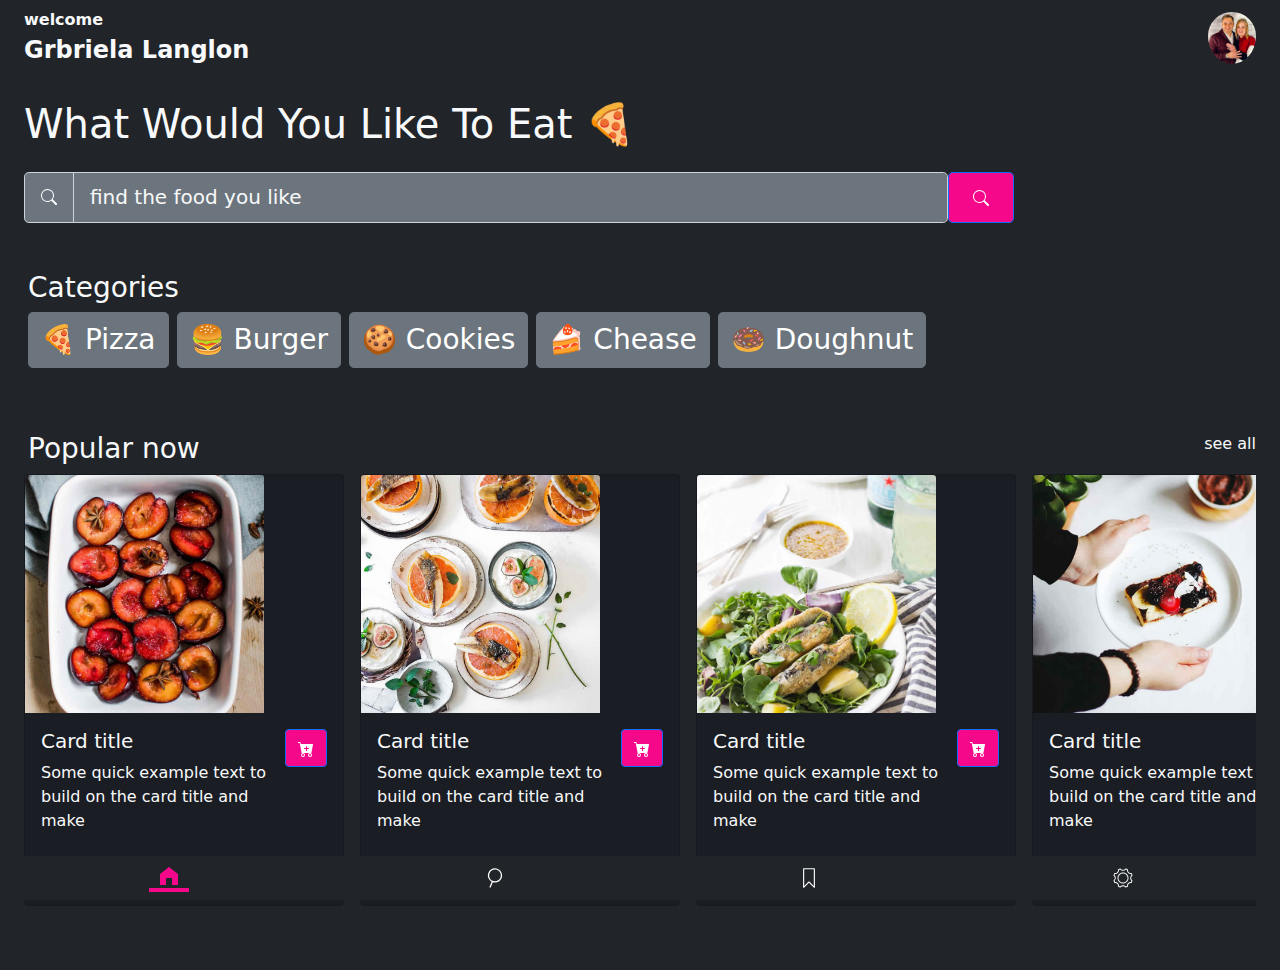
==== templates/index.html @ ee7f1cc1 "innitial commit" ====
<!DOCTYPE html>
<html lang="en">

<head>
    <meta charset="UTF-8">
    <meta http-equiv="X-UA-Compatible" content="IE=edge">
    <meta name="viewport" content="width=device-width, initial-scale=1.0">
    <link rel="stylesheet" href="../static/bootstrap-5.1.3-dist\css\bootstrap.min.css">
    <link rel="stylesheet" href="../static/css/main.css">

    <script src="../static/bootstrap-5.1.3-dist/js/bootstrap.min.js"></script>
    <script src="../static/js/jquery-3.6.0.js"></script>
    <script src="../static/js/gsap.min.js"></script>
    <script src="../static/js/main.js"></script>
    <title>Document</title>
</head>

<body class=" text-light bg-dark">

    <header class="bg-dark py-2 px-4 d-flex justify-content-between">
        <div class="">
            <div class="fw-bold" >welcome</div>
            <div class="fs-4 fw-bold">Grbriela Langlon</div>
        </div>
        <div class="w-10 w-25">
            <img class="img-proc rounded-circle pt-1" width="100%" src="../static/assets/img/profile.jpeg" alt="">
        </div>
    </header>

    <div class="px-4 mt-4">
        <h1 class="w-75 text-capitalize">what would you like to eat 🍕</h1>

        <form action="" method="post">
            <div class="form mt-4 d-flex">
                <div class="w-75 input-group input-group-lg rounded rounded-3">
                    <span class="input-group-text bg-secondary" id="search-icon"><img
                            src="../static/assets/icons/search.svg" alt=""></span>
                    <input class="form-control text-light bg-secondary" type="search"
                        placeholder="find the food you like" value="find the food you like" name="search_bar"
                        id="search-bar">
                </div>
                <div class="w-25">
                    <button class="btn btn-lg btn-primary rounded rounded-3" type="submit">
                        <img class="p-2" src="../static/assets/icons/search.svg" alt=""></button>
                </div>
            </div>
        </form>
    </div>

    <section class="p-5 px-4">
        <h3 class="ps-1">Categories</h3>
        <div class="overflow-auto d-flex">
            <button class="categories-btn btn btn-secondary rounded rounded-3 fs-3 mx-1">🍕 Pizza</button>
            <button class="categories-btn btn btn-secondary rounded rounded-3 fs-3 mx-1">🍔 Burger</button>
            <button class="categories-btn btn btn-secondary rounded rounded-3 fs-3 mx-1">🍪 Cookies</button>
            <button class="categories-btn btn btn-secondary rounded rounded-3 fs-3 mx-1">🍰 Chease</button>
            <button class="categories-btn btn btn-secondary rounded rounded-3 fs-3 mx-1">🍩 Doughnut</button>
        </div>
    </section>

    <section class="py-3 px-4 mb-5">
        <div class="d-flex justify-content-between">
            <h3 class="ps-1">Popular now</h3>
            <p>see all</p>
        </div>
        <div class="w-100 overflow-auto d-flex">
            <div class="card bg-secondary-dark me-3" style="min-width: 20rem;">
                <img src="../static/assets/img/img-11.jpg" width="100%" class="aspect-ratio card-img-top" alt="...">
                <div class="card-body d-flex">
                    <div>
                        <h5 class="card-title">Card title</h5>
                        <p class="card-text">Some quick example text to build on the card title and make</p>
                    </div>
                    <div>
                        <a href="#" class="btn btn-primary"><img src="../static/assets/icons/cart-plus-fill.svg" alt=""></a>
                    </div>
                </div>
                <div class="card-body">20 Min|1 Service</div>
            </div>
            <div class="card bg-secondary-dark me-3" style="min-width: 20rem;">
                <img src="../static/assets/img/img-12.jpg" width="100%" class="aspect-ratio card-img-top" alt="...">
                <div class="card-body d-flex">
                    <div>
                        <h5 class="card-title">Card title</h5>
                        <p class="card-text">Some quick example text to build on the card title and make</p>
                    </div>
                    <div>
                        <a href="#" class="btn btn-primary"><img src="../static/assets/icons/cart-plus-fill.svg" alt=""></a>
                    </div>
                </div>
                <div class="card-body">20 Min|1 Service</div>
            </div>
            <div class="card bg-secondary-dark me-3" style="min-width: 20rem;">
                <img src="../static/assets/img/img-10.jpg" width="100%" class="aspect-ratio card-img-top" alt="...">
                <div class="card-body d-flex">
                    <div>
                        <h5 class="card-title">Card title</h5>
                        <p class="card-text">Some quick example text to build on the card title and make</p>
                    </div>
                    <div>
                        <a href="#" class="btn btn-primary"><img src="../static/assets/icons/cart-plus-fill.svg" alt=""></a>
                    </div>
                </div>
                <div class="card-body">20 Min|1 Service</div>
            </div>
            <div class="card bg-secondary-dark me-3" style="min-width: 20rem;">
                <img src="../static/assets/img/img-01.jpg" width="100%" class="aspect-ratio card-img-top" alt="...">
                <div class="card-body d-flex">
                    <div>
                        <h5 class="card-title">Card title</h5>
                        <p class="card-text">Some quick example text to build on the card title and make</p>
                    </div>
                    <div>
                        <a href="#" class="btn btn-primary"><img src="../static/assets/icons/cart-plus-fill.svg" alt=""></a>
                    </div>
                </div>
                <div class="card-body">20 Min|1 Service</div>
            </div>
            <div class="card bg-secondary-dark me-3" style="min-width: 20rem;">
                <img src="../static/assets/img/img-04.jpg" width="100%" class="aspect-ratio card-img-top" alt="...">
                <div class="card-body d-flex">
                    <div>
                        <h5 class="card-title">Card title</h5>
                        <p class="card-text">Some quick example text to build on the card title and make</p>
                    </div>
                    <div>
                        <a href="#" class="btn btn-primary"><img src="../static/assets/icons/cart-plus-fill.svg" alt=""></a>
                    </div>
                </div>
                <div class="card-body">20 Min|1 Service</div>
            </div>
        </div>
        
    </section>

    <footer class="fixed-bottom d-flex justify-content-around bg-dark py-2">
        
        <div class="align-self-center icon-div border-bottom border-primary border-4">
            <svg class="" width="40" height="24" fill="var(--primary)" viewBox="0 0 24 24">
                <path d="M3 10v11h6v-7h6v7h6v-11L12,3z"/>
            </svg>
        </div>

        <div class="align-self-center icon-div ">
            <svg class="svg-icon border-primary border-2" width="40" viewBox="0 0 20 20">
                <path fill="none" d="M12.323,2.398c-0.741-0.312-1.523-0.472-2.319-0.472c-2.394,0-4.544,1.423-5.476,3.625C3.907,7.013,3.896,8.629,4.49,10.102c0.528,1.304,1.494,2.333,2.72,2.99L5.467,17.33c-0.113,0.273,0.018,0.59,0.292,0.703c0.068,0.027,0.137,0.041,0.206,0.041c0.211,0,0.412-0.127,0.498-0.334l1.74-4.23c0.583,0.186,1.18,0.309,1.795,0.309c2.394,0,4.544-1.424,5.478-3.629C16.755,7.173,15.342,3.68,12.323,2.398z M14.488,9.77c-0.769,1.807-2.529,2.975-4.49,2.975c-0.651,0-1.291-0.131-1.897-0.387c-0.002-0.004-0.002-0.004-0.002-0.004c-0.003,0-0.003,0-0.003,0s0,0,0,0c-1.195-0.508-2.121-1.452-2.607-2.656c-0.489-1.205-0.477-2.53,0.03-3.727c0.764-1.805,2.525-2.969,4.487-2.969c0.651,0,1.292,0.129,1.898,0.386C14.374,4.438,15.533,7.3,14.488,9.77z"></path>
            </svg>
        </div>

        <div class="align-self-center icon-div ">
            <svg class="svg-icon border-primary border-2" width="40" fill="white" viewBox="0 0 20 20">
                <path d="M14.467,1.771H5.533c-0.258,0-0.47,0.211-0.47,0.47v15.516c0,0.414,0.504,0.634,0.802,0.331L10,13.955l4.136,4.133c0.241,0.241,0.802,0.169,0.802-0.331V2.241C14.938,1.982,14.726,1.771,14.467,1.771 M13.997,16.621l-3.665-3.662c-0.186-0.186-0.479-0.186-0.664,0l-3.666,3.662V2.711h7.994V16.621z"></path>
            </svg>
        </div>
        <div class="align-self-center icon-div ">
            <svg class="svg-icon border-primary border-2" width="40" viewBox="0 0 20 20">
                <path d="M17.498,11.697c-0.453-0.453-0.704-1.055-0.704-1.697c0-0.642,0.251-1.244,0.704-1.697c0.069-0.071,0.15-0.141,0.257-0.22c0.127-0.097,0.181-0.262,0.137-0.417c-0.164-0.558-0.388-1.093-0.662-1.597c-0.075-0.141-0.231-0.22-0.391-0.199c-0.13,0.02-0.238,0.027-0.336,0.027c-1.325,0-2.401-1.076-2.401-2.4c0-0.099,0.008-0.207,0.027-0.336c0.021-0.158-0.059-0.316-0.199-0.391c-0.503-0.274-1.039-0.498-1.597-0.662c-0.154-0.044-0.32,0.01-0.416,0.137c-0.079,0.106-0.148,0.188-0.22,0.257C11.244,2.956,10.643,3.207,10,3.207c-0.642,0-1.244-0.25-1.697-0.704c-0.071-0.069-0.141-0.15-0.22-0.257C7.987,2.119,7.821,2.065,7.667,2.109C7.109,2.275,6.571,2.497,6.07,2.771C5.929,2.846,5.85,3.004,5.871,3.162c0.02,0.129,0.027,0.237,0.027,0.336c0,1.325-1.076,2.4-2.401,2.4c-0.098,0-0.206-0.007-0.335-0.027C3.001,5.851,2.845,5.929,2.77,6.07C2.496,6.572,2.274,7.109,2.108,7.667c-0.044,0.154,0.01,0.32,0.137,0.417c0.106,0.079,0.187,0.148,0.256,0.22c0.938,0.936,0.938,2.458,0,3.394c-0.069,0.072-0.15,0.141-0.256,0.221c-0.127,0.096-0.181,0.262-0.137,0.416c0.166,0.557,0.388,1.096,0.662,1.596c0.075,0.143,0.231,0.221,0.392,0.199c0.129-0.02,0.237-0.027,0.335-0.027c1.325,0,2.401,1.076,2.401,2.402c0,0.098-0.007,0.205-0.027,0.334C5.85,16.996,5.929,17.154,6.07,17.23c0.501,0.273,1.04,0.496,1.597,0.66c0.154,0.047,0.32-0.008,0.417-0.137c0.079-0.105,0.148-0.186,0.22-0.256c0.454-0.453,1.055-0.703,1.697-0.703c0.643,0,1.244,0.25,1.697,0.703c0.071,0.07,0.141,0.15,0.22,0.256c0.073,0.098,0.188,0.152,0.307,0.152c0.036,0,0.073-0.004,0.109-0.016c0.558-0.164,1.096-0.387,1.597-0.66c0.141-0.076,0.22-0.234,0.199-0.393c-0.02-0.129-0.027-0.236-0.027-0.334c0-1.326,1.076-2.402,2.401-2.402c0.098,0,0.206,0.008,0.336,0.027c0.159,0.021,0.315-0.057,0.391-0.199c0.274-0.5,0.496-1.039,0.662-1.596c0.044-0.154-0.01-0.32-0.137-0.416C17.648,11.838,17.567,11.77,17.498,11.697 M16.671,13.334c-0.059-0.002-0.114-0.002-0.168-0.002c-1.749,0-3.173,1.422-3.173,3.172c0,0.053,0.002,0.109,0.004,0.166c-0.312,0.158-0.64,0.295-0.976,0.406c-0.039-0.045-0.077-0.086-0.115-0.123c-0.601-0.6-1.396-0.93-2.243-0.93s-1.643,0.33-2.243,0.93c-0.039,0.037-0.077,0.078-0.116,0.123c-0.336-0.111-0.664-0.248-0.976-0.406c0.002-0.057,0.004-0.113,0.004-0.166c0-1.75-1.423-3.172-3.172-3.172c-0.054,0-0.11,0-0.168,0.002c-0.158-0.312-0.293-0.639-0.405-0.975c0.044-0.039,0.085-0.078,0.124-0.115c1.236-1.236,1.236-3.25,0-4.486C3.009,7.719,2.969,7.68,2.924,7.642c0.112-0.336,0.247-0.664,0.405-0.976C3.387,6.668,3.443,6.67,3.497,6.67c1.75,0,3.172-1.423,3.172-3.172c0-0.054-0.002-0.11-0.004-0.168c0.312-0.158,0.64-0.293,0.976-0.405C7.68,2.969,7.719,3.01,7.757,3.048c0.6,0.6,1.396,0.93,2.243,0.93s1.643-0.33,2.243-0.93c0.038-0.039,0.076-0.079,0.115-0.123c0.336,0.112,0.663,0.247,0.976,0.405c-0.002,0.058-0.004,0.114-0.004,0.168c0,1.749,1.424,3.172,3.173,3.172c0.054,0,0.109-0.002,0.168-0.004c0.158,0.312,0.293,0.64,0.405,0.976c-0.045,0.038-0.086,0.077-0.124,0.116c-0.6,0.6-0.93,1.396-0.93,2.242c0,0.847,0.33,1.645,0.93,2.244c0.038,0.037,0.079,0.076,0.124,0.115C16.964,12.695,16.829,13.021,16.671,13.334 M10,5.417c-2.528,0-4.584,2.056-4.584,4.583c0,2.529,2.056,4.584,4.584,4.584s4.584-2.055,4.584-4.584C14.584,7.472,12.528,5.417,10,5.417 M10,13.812c-2.102,0-3.812-1.709-3.812-3.812c0-2.102,1.71-3.812,3.812-3.812c2.102,0,3.812,1.71,3.812,3.812C13.812,12.104,12.102,13.812,10,13.812"></path>
            </svg>
        </div>
    </footer>
</body>

</html>
---- static/css/main.css ----
*{
    --primary:rgb(245, 8, 138);
    --dark-secondary: rgba(22, 22, 32, 0.49);
}

.w-10{
    width: 3em !important;
}

.text-white{
    color: white !important;
}

.btn-primary{
    background-color: var(--primary);
}

.border-primary{
    border-color: var(--primary) !important;
}

.categories-btn:hover{
    background-color: var(--primary);
}

.aspect-ratio{
    aspect-ratio: 1/1 !important;
    width: 75%;
    object-fit: cover;
}

.bg-secondary-dark{
    background-color: var(--dark-secondary);
}

.w-fitcontent{
    min-width: fit-content;
}

.max-word{
    max-width: 60ch;
}
 
.text-font{
font-family: 'Bookman Old Style',Cambra,Candara;
}

@media (min-width:500px) {
    .max-word{
        max-width: 75%;
    }
    .btn-cart{
        width: 50% !important;
    }
}

.svg-icon {
    width: 1em;
    height: 1em;
    transform: scale(1.5);
  }

  .icon-div:hover .svg-icon path,
  .icon-div:hover .svg-icon polygon,
  .icon-div:hover .svg-icon rect {
  fill: var(--primary);
  }

.svg-icon path,
.svg-icon polygon,
.svg-icon rect {
fill: white;
}
  
.svg-icon circle {
stroke: white;
stroke-width: 1;
    }
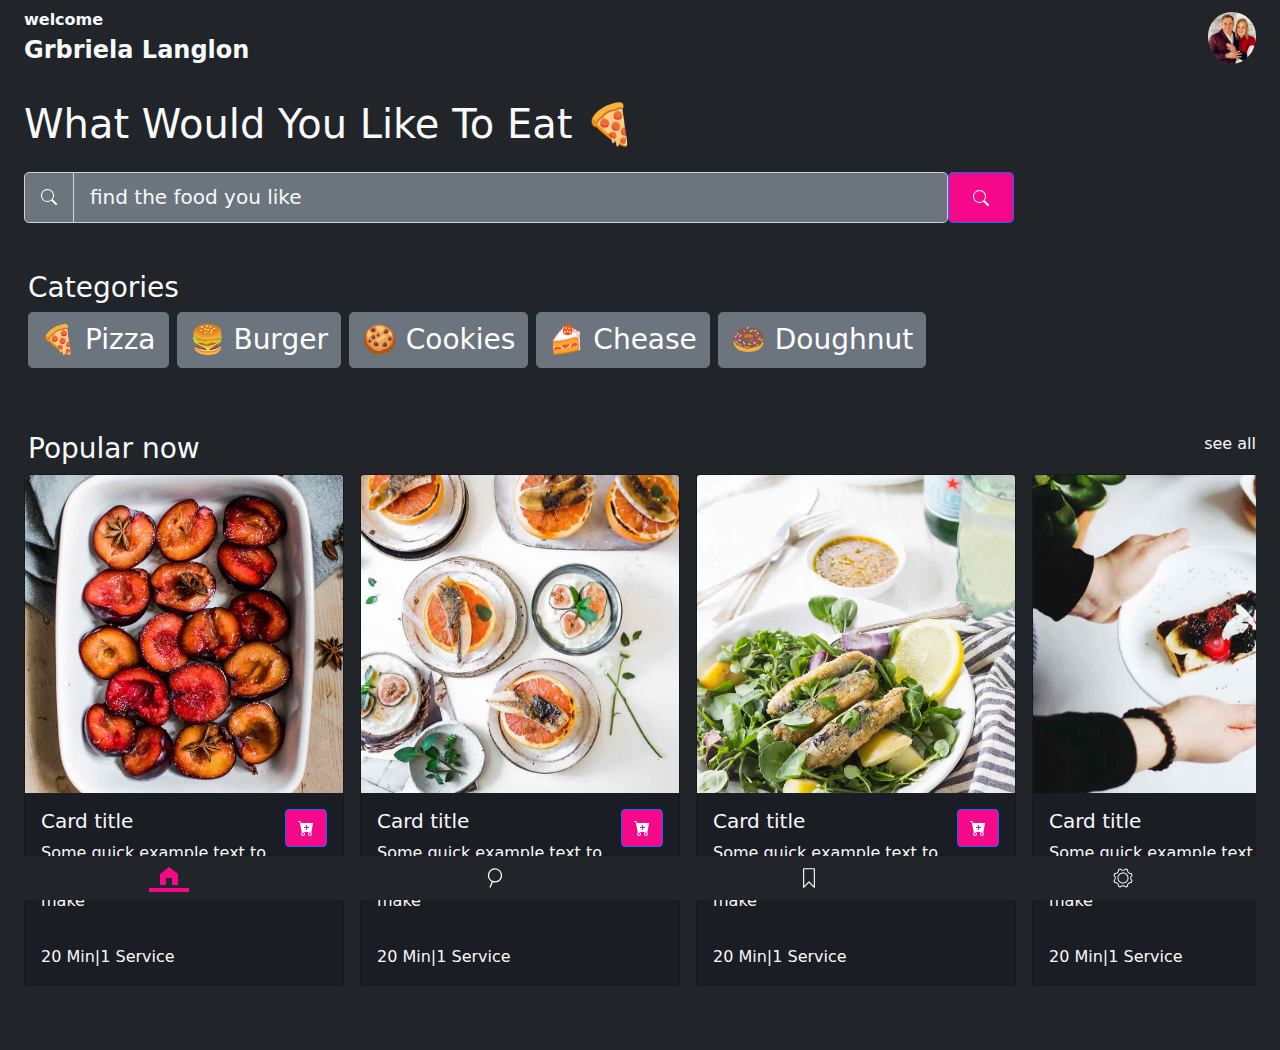
==== commit 976350bd: "updated site" ====
--- a/templates/index.html
+++ b/templates/index.html
@@ -72,7 +72,7 @@
                         <p class="card-text">Some quick example text to build on the card title and make</p>
                     </div>
                     <div>
-                        <a href="#" class="btn btn-primary"><img src="../static/assets/icons/cart-plus-fill.svg" alt=""></a>
+                        <a href="food.html" class="btn btn-primary"><img src="../static/assets/icons/cart-plus-fill.svg" alt=""></a>
                     </div>
                 </div>
                 <div class="card-body">20 Min|1 Service</div>
@@ -85,7 +85,7 @@
                         <p class="card-text">Some quick example text to build on the card title and make</p>
                     </div>
                     <div>
-                        <a href="#" class="btn btn-primary"><img src="../static/assets/icons/cart-plus-fill.svg" alt=""></a>
+                        <a href="food.html" class="btn btn-primary"><img src="../static/assets/icons/cart-plus-fill.svg" alt=""></a>
                     </div>
                 </div>
                 <div class="card-body">20 Min|1 Service</div>
@@ -98,7 +98,7 @@
                         <p class="card-text">Some quick example text to build on the card title and make</p>
                     </div>
                     <div>
-                        <a href="#" class="btn btn-primary"><img src="../static/assets/icons/cart-plus-fill.svg" alt=""></a>
+                        <a href="food.html" class="btn btn-primary"><img src="../static/assets/icons/cart-plus-fill.svg" alt=""></a>
                     </div>
                 </div>
                 <div class="card-body">20 Min|1 Service</div>
@@ -111,7 +111,7 @@
                         <p class="card-text">Some quick example text to build on the card title and make</p>
                     </div>
                     <div>
-                        <a href="#" class="btn btn-primary"><img src="../static/assets/icons/cart-plus-fill.svg" alt=""></a>
+                        <a href="food.html" class="btn btn-primary"><img src="../static/assets/icons/cart-plus-fill.svg" alt=""></a>
                     </div>
                 </div>
                 <div class="card-body">20 Min|1 Service</div>
@@ -124,7 +124,7 @@
                         <p class="card-text">Some quick example text to build on the card title and make</p>
                     </div>
                     <div>
-                        <a href="#" class="btn btn-primary"><img src="../static/assets/icons/cart-plus-fill.svg" alt=""></a>
+                        <a href="food.html" class="btn btn-primary"><img src="../static/assets/icons/cart-plus-fill.svg" alt=""></a>
                     </div>
                 </div>
                 <div class="card-body">20 Min|1 Service</div>
--- a/static/css/main.css
+++ b/static/css/main.css
@@ -25,7 +25,7 @@
 
 .aspect-ratio{
     aspect-ratio: 1/1 !important;
-    width: 75%;
+    width: 100%;
     object-fit: cover;
 }
 
